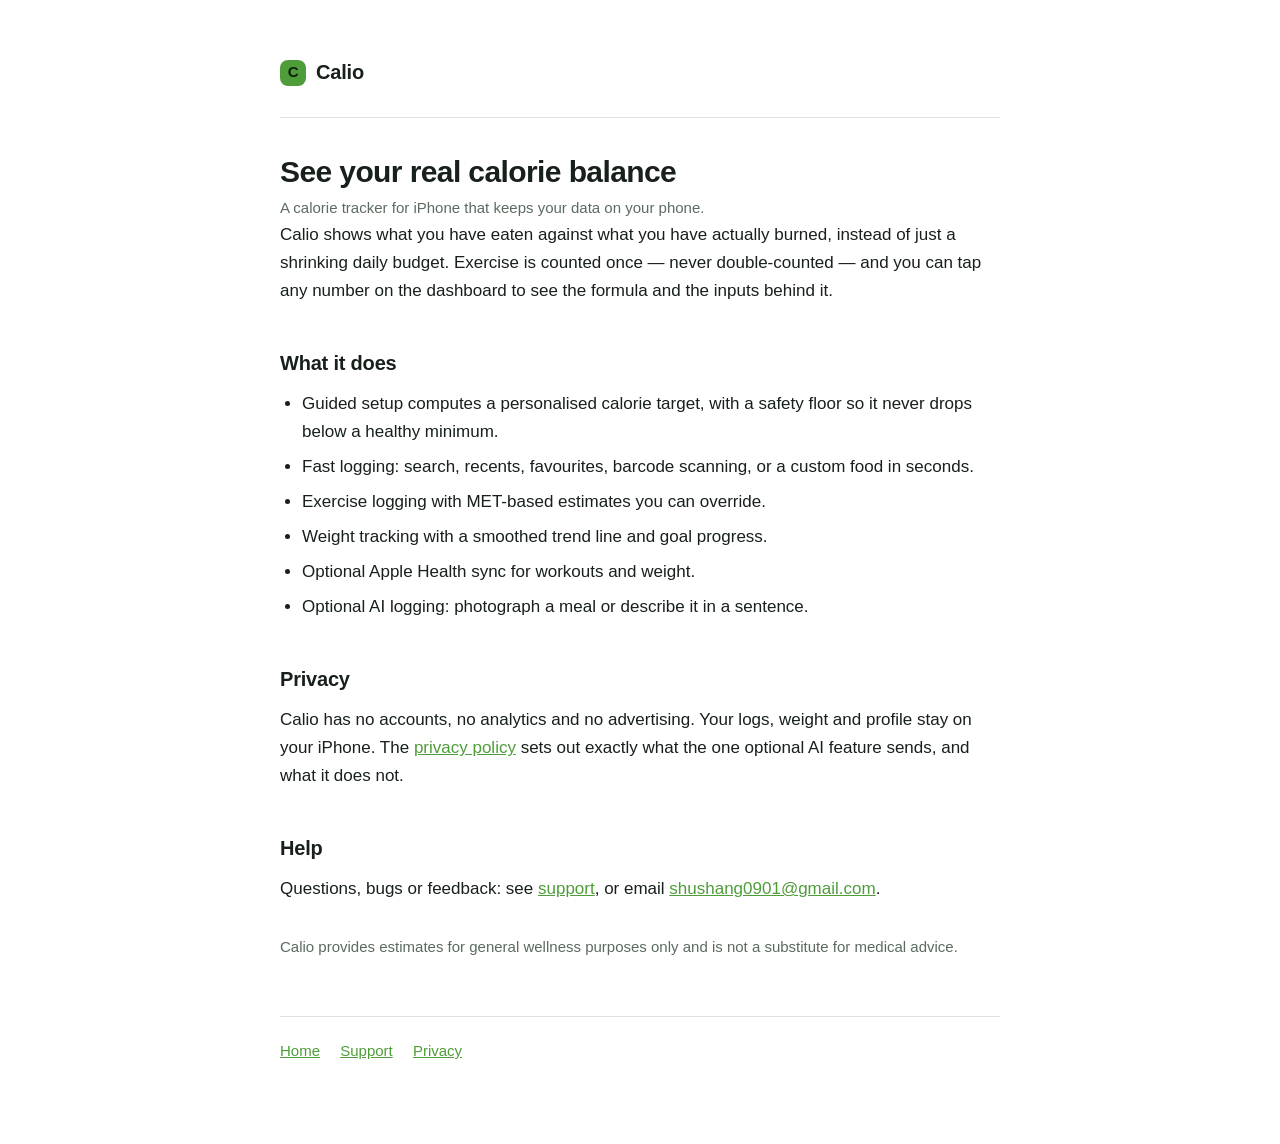
==== index.html @ e71f580a "Add Calio privacy policy, support and landing pages" ====
<!DOCTYPE html>
<html lang="en">
<head>
<meta charset="utf-8">
<meta name="viewport" content="width=device-width, initial-scale=1">
<title>Calio</title>
<meta name="description" content="Calio — see your real calorie balance. Private by default, on your iPhone.">
<link rel="stylesheet" href="style.css">
</head>
<body>
<div class="wrap">

<header>
  <a class="brand" href="./"><span class="mark">C</span> Calio</a>
</header>

<h1>See your real calorie balance</h1>
<p class="effective">A calorie tracker for iPhone that keeps your data on your phone.</p>

<p>Calio shows what you have eaten against what you have actually burned, instead of just a shrinking daily budget. Exercise is counted once — never double-counted — and you can tap any number on the dashboard to see the formula and the inputs behind it.</p>

<h2>What it does</h2>
<ul>
  <li>Guided setup computes a personalised calorie target, with a safety floor so it never drops below a healthy minimum.</li>
  <li>Fast logging: search, recents, favourites, barcode scanning, or a custom food in seconds.</li>
  <li>Exercise logging with MET-based estimates you can override.</li>
  <li>Weight tracking with a smoothed trend line and goal progress.</li>
  <li>Optional Apple Health sync for workouts and weight.</li>
  <li>Optional AI logging: photograph a meal or describe it in a sentence.</li>
</ul>

<h2>Privacy</h2>
<p>Calio has no accounts, no analytics and no advertising. Your logs, weight and profile stay on your iPhone. The <a href="./privacy.html">privacy policy</a> sets out exactly what the one optional AI feature sends, and what it does not.</p>

<h2>Help</h2>
<p>Questions, bugs or feedback: see <a href="./support.html">support</a>, or email <a href="mailto:shushang0901@gmail.com">shushang0901@gmail.com</a>.</p>

<p style="color:var(--muted);font-size:15px;margin-top:32px;">Calio provides estimates for general wellness purposes only and is not a substitute for medical advice.</p>

<footer>
  <a href="./">Home</a>
  <a href="./support.html">Support</a>
  <a href="./privacy.html">Privacy</a>
</footer>

</div>
</body>
</html>
---- style.css ----
:root {
  --bg: #ffffff;
  --surface: #f6f8f5;
  --text: #17201a;
  --muted: #5b6b60;
  --rule: #dde4dd;
  --accent: #4f9d3a;
}

@media (prefers-color-scheme: dark) {
  :root:not([data-theme="light"]) {
    --bg: #11150f;
    --surface: #1a1f18;
    --text: #e8efe6;
    --muted: #a3b3a6;
    --rule: #2b332a;
    --accent: #8ed06a;
  }
}

:root[data-theme="dark"] {
  --bg: #11150f;
  --surface: #1a1f18;
  --text: #e8efe6;
  --muted: #a3b3a6;
  --rule: #2b332a;
  --accent: #8ed06a;
}

* { box-sizing: border-box; }

body {
  margin: 0;
  padding: 0 16px 80px;
  background: var(--bg);
  color: var(--text);
  font: 17px/1.65 -apple-system, BlinkMacSystemFont, "Segoe UI", Roboto, Helvetica, Arial, sans-serif;
  -webkit-text-size-adjust: 100%;
}

.wrap { max-width: 720px; margin: 0 auto; }

header {
  padding: 56px 0 28px;
  border-bottom: 1px solid var(--rule);
  margin-bottom: 36px;
}

.brand {
  display: inline-flex;
  align-items: center;
  gap: 10px;
  font-weight: 650;
  font-size: 20px;
  letter-spacing: -0.01em;
  text-decoration: none;
  color: var(--text);
}

.mark {
  width: 26px;
  height: 26px;
  border-radius: 8px;
  background: var(--accent);
  display: grid;
  place-items: center;
  color: #0d1f07;
  font-weight: 800;
  font-size: 15px;
}

h1 {
  font-size: 30px;
  line-height: 1.2;
  letter-spacing: -0.02em;
  margin: 22px 0 6px;
}

h2 {
  font-size: 20px;
  letter-spacing: -0.01em;
  margin: 38px 0 10px;
  padding-top: 4px;
}

h3 { font-size: 17px; margin: 24px 0 6px; }

.effective { color: var(--muted); font-size: 15px; margin: 0; }

p { margin: 0 0 14px; }

ul { margin: 0 0 14px; padding-left: 22px; }
li { margin-bottom: 7px; }

a { color: var(--accent); }

strong { font-weight: 640; }

.callout {
  background: var(--surface);
  border: 1px solid var(--rule);
  border-radius: 12px;
  padding: 16px 18px;
  margin: 0 0 22px;
}

.callout p:last-child { margin-bottom: 0; }

table {
  width: 100%;
  border-collapse: collapse;
  margin: 0 0 18px;
  font-size: 15.5px;
}

th, td {
  text-align: left;
  vertical-align: top;
  padding: 10px 12px;
  border-bottom: 1px solid var(--rule);
}

th {
  font-weight: 640;
  background: var(--surface);
}

footer {
  margin-top: 56px;
  padding-top: 22px;
  border-top: 1px solid var(--rule);
  color: var(--muted);
  font-size: 15px;
}

footer a { margin-right: 16px; }

@media (max-width: 560px) {
  body { font-size: 16px; }
  h1 { font-size: 26px; }
  table { font-size: 14.5px; }
  th, td { padding: 9px 10px; }
}
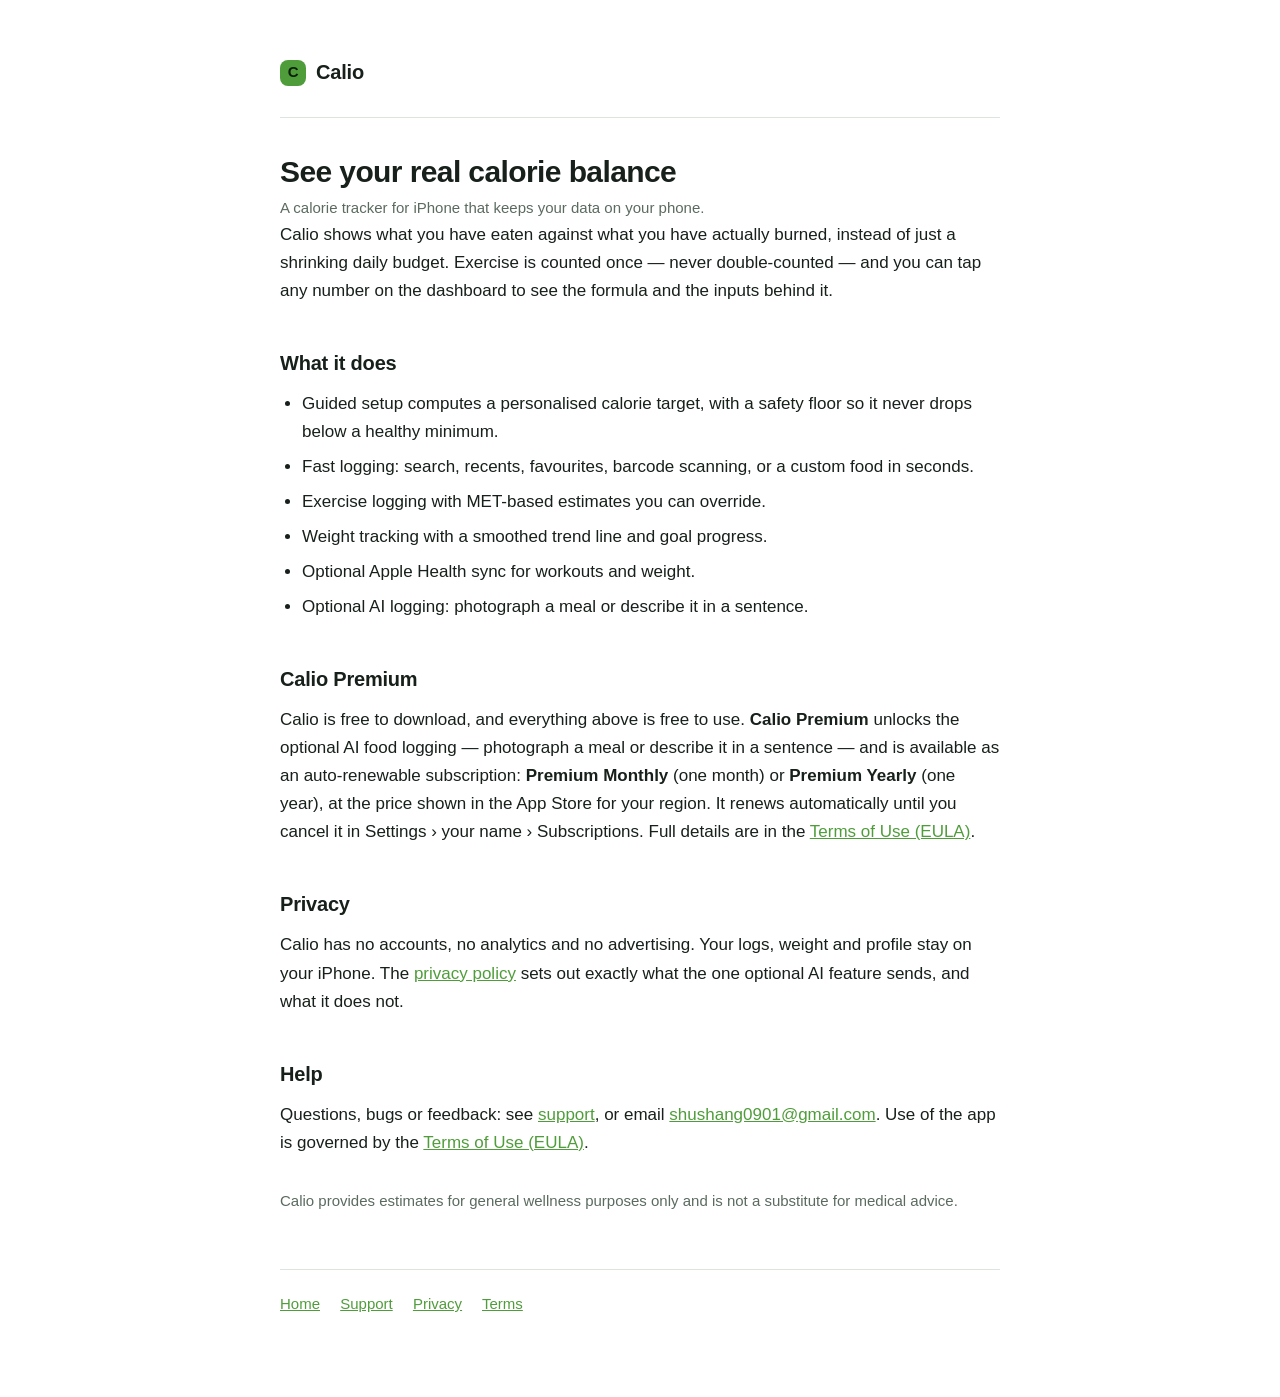
==== commit fec11441: "Add Terms of Use (EULA) page and link it across the site App Review rejected the submission because " ====
--- a/index.html
+++ b/index.html
@@ -29,11 +29,14 @@
   <li>Optional AI logging: photograph a meal or describe it in a sentence.</li>
 </ul>
 
+<h2>Calio Premium</h2>
+<p>Calio is free to download, and everything above is free to use. <strong>Calio Premium</strong> unlocks the optional AI food logging — photograph a meal or describe it in a sentence — and is available as an auto-renewable subscription: <strong>Premium Monthly</strong> (one month) or <strong>Premium Yearly</strong> (one year), at the price shown in the App Store for your region. It renews automatically until you cancel it in Settings &rsaquo; your name &rsaquo; Subscriptions. Full details are in the <a href="./terms.html">Terms of Use (EULA)</a>.</p>
+
 <h2>Privacy</h2>
 <p>Calio has no accounts, no analytics and no advertising. Your logs, weight and profile stay on your iPhone. The <a href="./privacy.html">privacy policy</a> sets out exactly what the one optional AI feature sends, and what it does not.</p>
 
 <h2>Help</h2>
-<p>Questions, bugs or feedback: see <a href="./support.html">support</a>, or email <a href="mailto:shushang0901@gmail.com">shushang0901@gmail.com</a>.</p>
+<p>Questions, bugs or feedback: see <a href="./support.html">support</a>, or email <a href="mailto:shushang0901@gmail.com">shushang0901@gmail.com</a>. Use of the app is governed by the <a href="./terms.html">Terms of Use (EULA)</a>.</p>
 
 <p style="color:var(--muted);font-size:15px;margin-top:32px;">Calio provides estimates for general wellness purposes only and is not a substitute for medical advice.</p>
 
@@ -41,6 +44,7 @@
   <a href="./">Home</a>
   <a href="./support.html">Support</a>
   <a href="./privacy.html">Privacy</a>
+  <a href="./terms.html">Terms</a>
 </footer>
 
 </div>
